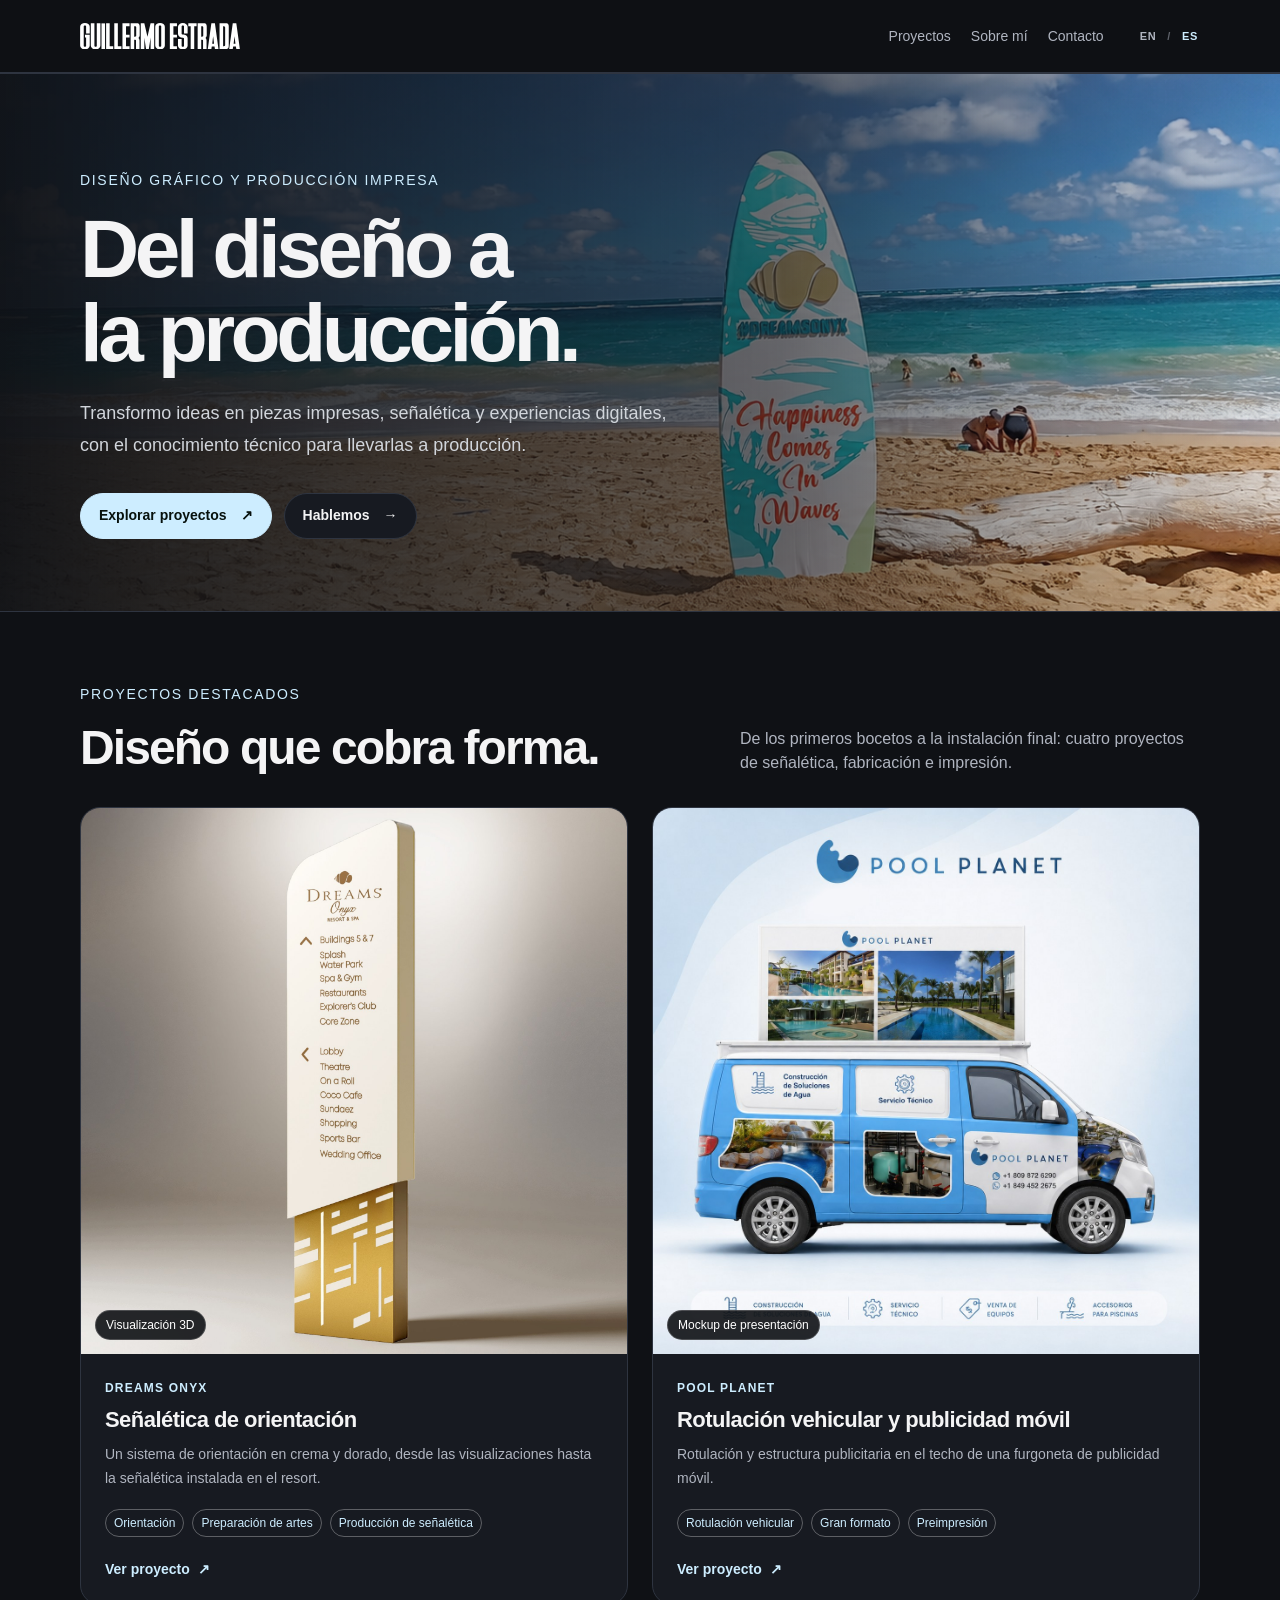
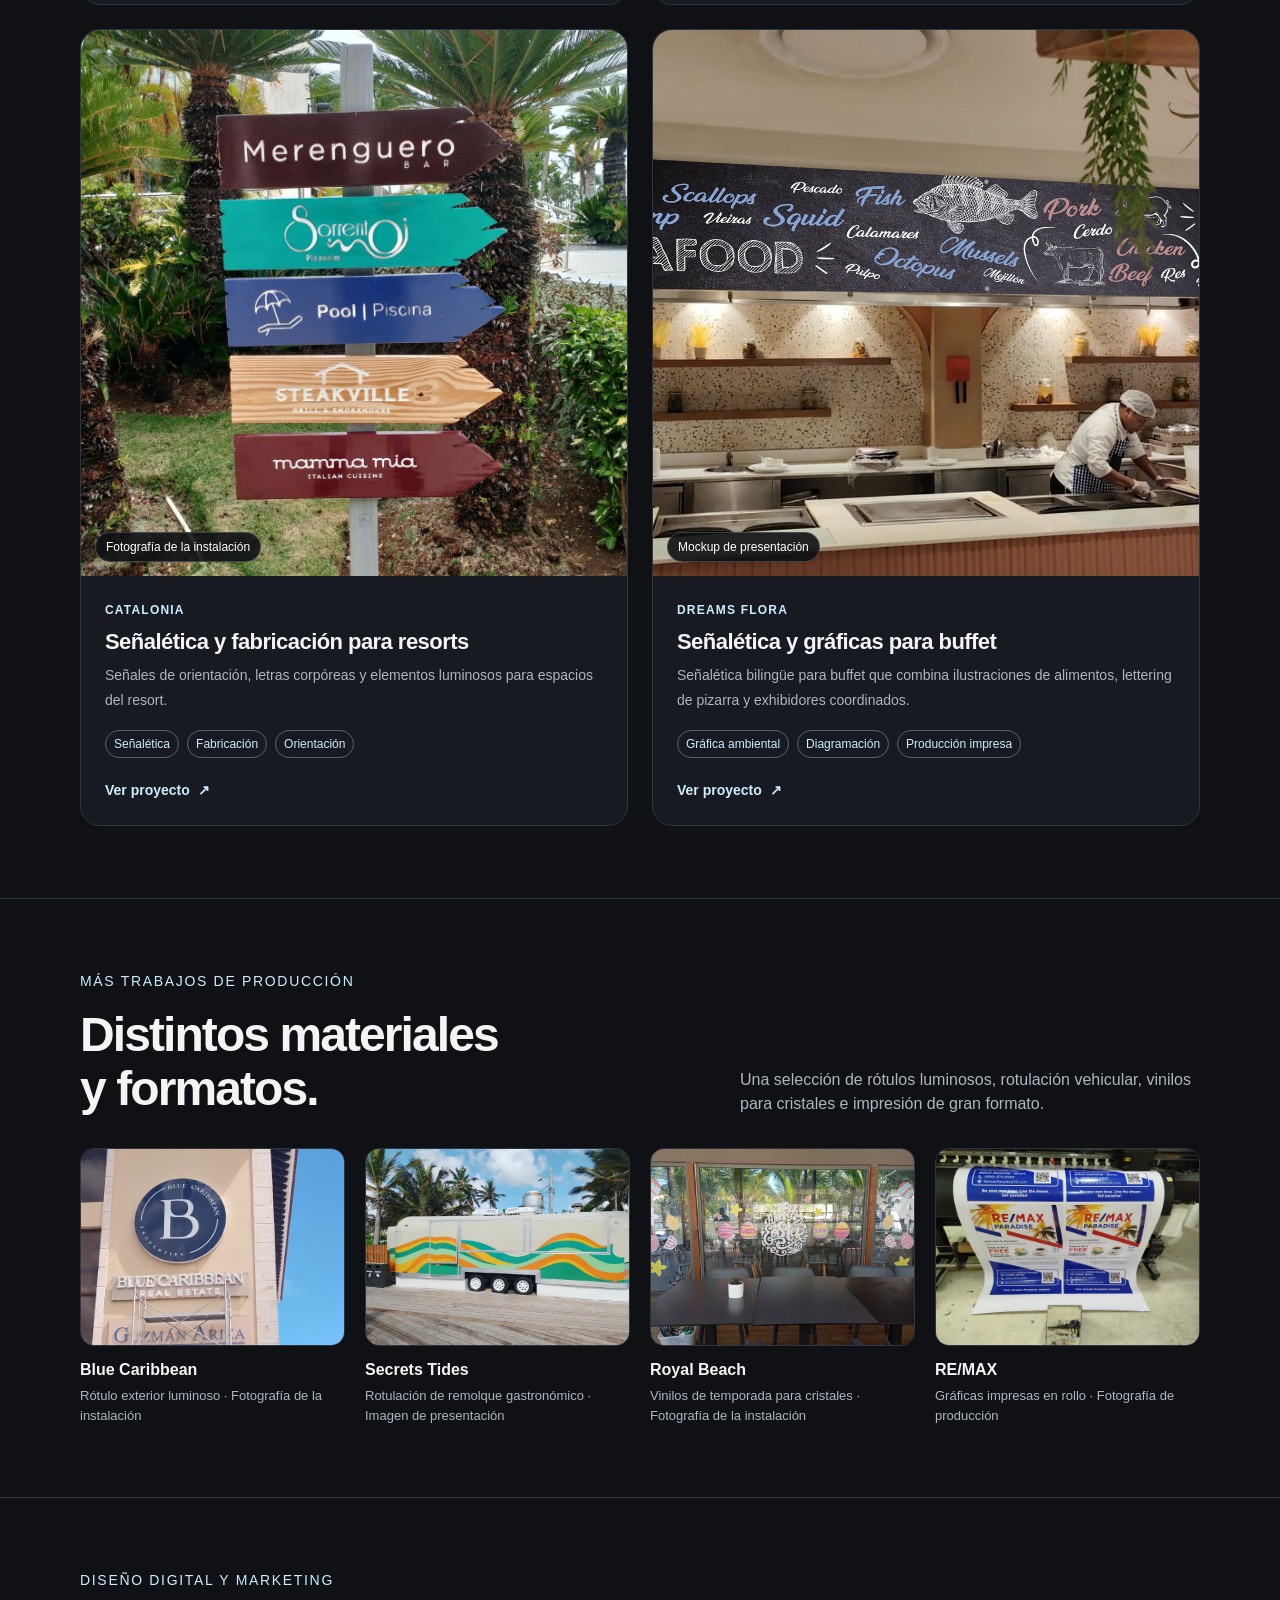
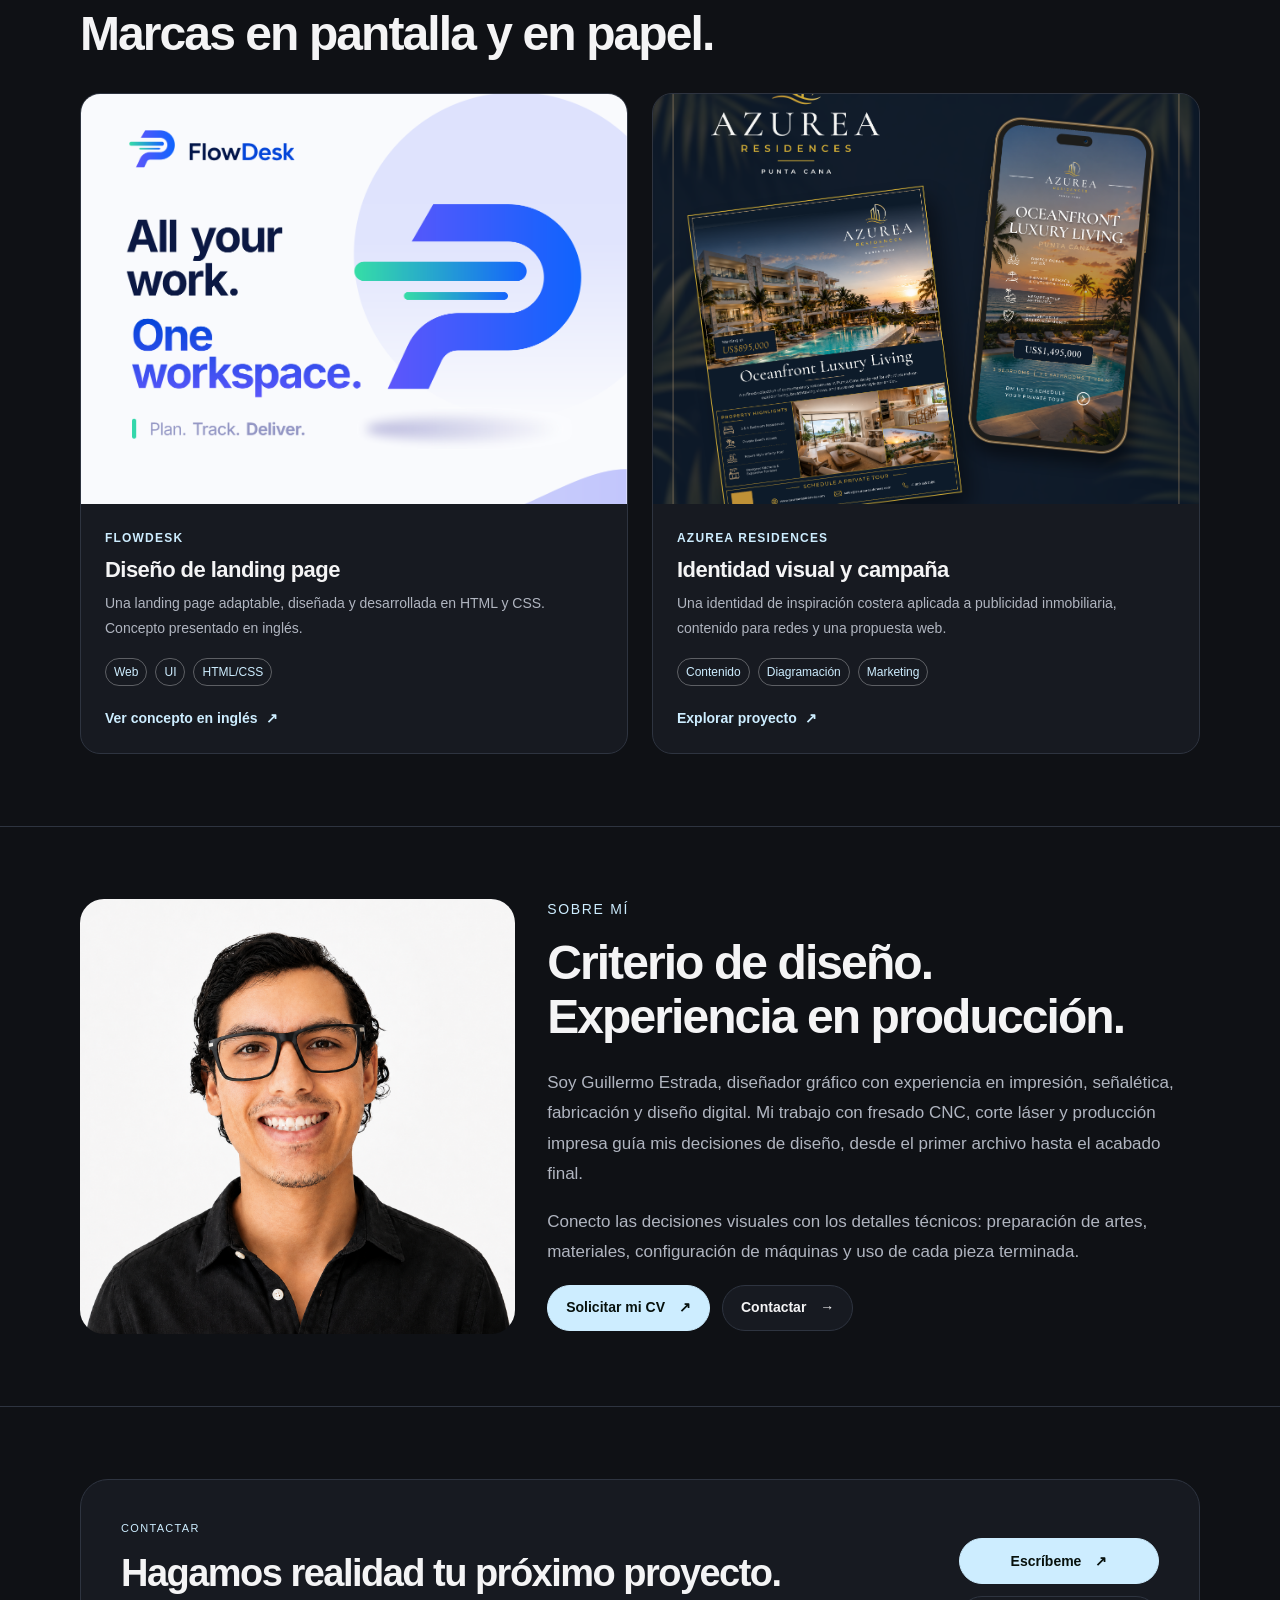
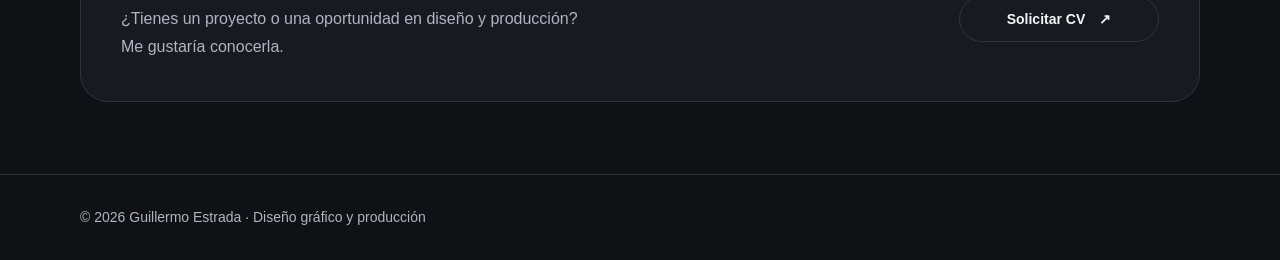
==== es/index.html @ 5cd19e04 "Initial website" ====
<!DOCTYPE html>
<html lang="es">
<head>
  <meta charset="UTF-8" />
  <meta name="viewport" content="width=device-width, initial-scale=1.0" />
  <title>Guillermo Estrada | Diseñador gráfico</title>
  <meta name="description" content="Diseño gráfico, señalética y producción impresa por Guillermo Estrada. Explora proyectos de orientación para resorts, fabricación, rotulación vehicular y diseño digital.">
  <link rel="icon" type="image/svg+xml" href="../Images/favicon.svg" />

  <style>
    :root {
      --bg: #0f1115;
      --panel: #171a21;
      --panel-light: #20242d;
      --text: #f4f4f5;
      --muted: #a1a1aa;
      --line: #2e3440;
      --accent: #cdedff;
      --max: 1120px;
    }

    * {
      box-sizing: border-box;
    }

    body {
      margin: 0;
      font-family: Arial, Helvetica, sans-serif;
      background: var(--bg);
      color: var(--text);
      line-height: 1.5;
    }

    img {
      max-width: 100%;
      display: block;
      background: #2a2f3a;
    }

    a {
      color: inherit;
      text-decoration: none;
    }

    .container {
      width: min(92%, var(--max));
      margin: auto;
    }

    header {
      border-bottom: 1px solid var(--line);
      position: sticky;
      top: 0;
      background: rgba(15, 17, 21, 0.92);
      backdrop-filter: blur(10px);
      z-index: 10;
    }

    .nav {
      height: 72px;
      display: flex;
      justify-content: space-between;
      align-items: center;
      gap: 24px;
    }

    .logo {
      font-weight: 700;
      letter-spacing: -0.03em;
    }

    .logo img {
        background: none;
        fill: white;
    }

    .nav-links {
      display: flex;
      gap: 20px;
      font-size: 14px;
      color: var(--muted);
    }

    .nav-links a:hover {
      color: var(--text);
    }

    .hero {
      position: relative;
      isolation: isolate;
      overflow: hidden;
      padding: 96px 0 72px;
    }

    .hero::before {
      content: "";
      position: absolute;
      inset: 0;
      z-index: -1;
      pointer-events: none;
      scale: 1.1;
      background:
        linear-gradient(to right, rgba(15, 17, 21, 1) 0%, rgba(15, 17, 21, 0.6) 60%, rgba(15, 17, 21, 0) 100%),
        url("../Images/Work Pictures/surf 3.png") right center / cover no-repeat var(--bg);
    }

    .eyebrow {
      color: var(--accent);
      font-size: 14px;
      text-transform: uppercase;
      letter-spacing: 0.12em;
      margin-bottom: 16px;
    }

    iframe {
      width: 100%;
      height: 100%;
    }

    h1 {
      font-size: clamp(42px, 7vw, 82px);
      line-height: 0.95;
      margin: 0 0 24px;
      letter-spacing: -0.06em;
      max-width: 900px;
    }

    .hero p {
      max-width: 680px;
      color: #d1d5db;
      font-size: 18px;
      margin-bottom: 32px;
    }

    .text-white {
      color: #fff !important;
    }

    .buttons {
      display: flex;
      flex-wrap: wrap;
      gap: 12px;
    }

    .btn {
      padding: 12px 18px;
      border-radius: 999px;
      border: 1px solid var(--line);
      background: var(--panel);
      font-weight: 700;
      font-size: 14px;
    }

    .btn.primary {
      background: var(--accent);
      color: #07110d;
      border-color: var(--accent);
    }

    .proof {
      display: grid;
      grid-template-columns: repeat(4, 1fr);
      gap: 1px;
      background: var(--line);
      border: 1px solid var(--line);
      margin-bottom: 72px;
    }

    .proof-item {
      background: var(--panel);
      padding: 22px;
    }

    .proof-item strong {
      display: block;
      font-size: 20px;
      margin-bottom: 4px;
    }

    .proof-item span {
      color: var(--muted);
      font-size: 14px;
    }

    section {
      padding: 72px 0;
      border-top: 1px solid var(--line);
    }

    .section-head {
      display: flex;
      justify-content: space-between;
      gap: 32px;
      align-items: end;
      margin-bottom: 32px;
    }

    .section-head h2 {
      font-size: clamp(30px, 4vw, 48px);
      margin: 0;
      letter-spacing: -0.04em;
    }

    .section-head p {
      max-width: 460px;
      color: var(--muted);
      margin: 0;
    }

    .category-grid {
      display: grid;
      grid-template-columns: repeat(4, 1fr);
      gap: 16px;
    }

    .category-card,
    .project-card,
    .skill-card,
    .case-panel {
      background: var(--panel);
      border: 1px solid var(--line);
      border-radius: 20px;
      overflow: hidden;
    }

    .category-card {
      padding: 22px;
    }

    .project-card {
      display: flex;
      flex-direction: column;
    }

    .category-card h3 {
      margin: 0 0 10px;
      font-size: 18px;
    }

    .category-card p {
      color: var(--muted);
      font-size: 14px;
      margin: 0;
    }

    .project-grid {
      display: grid;
      grid-template-columns: repeat(3, 1fr);
      gap: 18px;
    }

    .project-image {
      background:
        linear-gradient(135deg, #2a2f3a, #161a22);
      display: flex;
      align-items: center;
      justify-content: center;
      color: var(--muted);
      font-size: 14px;
      min-height: 300px;
      max-height: 650px;
      width: 100%;
      overflow: hidden;
    }

    .project-image img {
      width: 100%;
      height: auto;
      min-height: 300px;
      max-height: 650px;
      object-fit: cover;
    }

    .project-content {
      padding: 18px;
    }

    .project-content h3 {
      margin: 0 0 8px;
      font-size: 19px;
    }

    .project-content p {
      margin: 0 0 14px;
      color: var(--muted);
      font-size: 14px;
    }

    .tags {
      display: flex;
      flex-wrap: wrap;
      gap: 8px;
    }

    .tag {
      font-size: 12px;
      color: var(--accent);
      border: 1px solid rgba(253, 253, 253, 0.3);
      padding: 4px 8px;
      border-radius: 999px;
    }

    .case-study {
      display: grid;
      grid-template-columns: 1.1fr 0.9fr;
      gap: 20px;
    }

    .case-panel {
      padding: 28px;
    }

    .case-panel h3 {
      margin-top: 0;
      font-size: 26px;
    }

    .case-list {
      display: grid;
      gap: 18px;
    }

    .case-list div {
      border-bottom: 1px solid var(--line);
      padding-bottom: 16px;
    }

    .case-list strong {
      display: block;
      margin-bottom: 4px;
    }

    .case-list span {
      color: var(--muted);
      font-size: 14px;
    }

    .skills-grid {
      display: grid;
      grid-template-columns: repeat(3, 1fr);
      gap: 18px;
    }

    .skill-card {
      padding: 24px;
    }

    .skill-card h3 {
      margin-top: 0;
    }

    .skill-card ul {
      margin: 0;
      padding-left: 18px;
      color: var(--muted);
    }

    .about {
      display: grid;
      grid-template-columns: 0.8fr 1.2fr;
      gap: 32px;
      align-items: start;
    }

    .about-photo {
      aspect-ratio: 1;
      border-radius: 24px;
      background:
        linear-gradient(135deg, #252a35, #151820);
      display: flex;
      align-items: center;
      justify-content: center;
      color: var(--muted);
    }

    .about-text p {
      color: var(--muted);
      font-size: 17px;
    }

    .contact-panel {
      background: var(--panel);
      border: 1px solid var(--line);
      border-radius: 28px;
      padding: 40px;
      display: flex;
      justify-content: space-between;
      gap: 32px;
      align-items: center;
    }

    .contact-panel h2 {
      margin: 0 0 10px;
      font-size: 36px;
      letter-spacing: -0.04em;
    }

    .contact-panel p {
      margin: 0;
      color: var(--muted);
    }

    footer {
      padding: 32px 0;
      color: var(--muted);
      font-size: 14px;
      border-top: 1px solid var(--line);
    }

    @media (max-width: 900px) {
      .proof,
      .category-grid,
      .project-grid,
      .skills-grid,
      .case-study,
      .about,
      .contact-panel {
        grid-template-columns: 1fr;
      }

      .section-head,
      .contact-panel {
        align-items: start;
        flex-direction: column;
      }

      .nav-links {
        display: none;
      }
    }
  </style>
  <link rel="stylesheet" href="../projects.css">
  <link rel="stylesheet" href="../languages.css">
  <link rel="alternate" hreflang="en" href="../index.html">
  <link rel="alternate" hreflang="es" href="index.html">
</head>

<body class="portfolio-page">
  <a class="skip-link" href="#main">Saltar al contenido</a>
  <header>
    <div class="container nav">
      <a href="#main" class="logo"><img src="../Images/Main Headline comb.svg" width="160" alt="Guillermo Estrada — inicio"></a>

      <nav class="nav-links" aria-label="Navegación principal">
        <a href="#work">Proyectos</a>
        <a href="#about">Sobre mí</a>
        <a href="#contact">Contacto</a>
      </nav>
      <nav class="language-switch" aria-label="Idioma"><a href="../index.html" lang="en" hreflang="en" aria-label="View this page in English">EN</a><span class="language-divider" aria-hidden="true">/</span><span lang="es" aria-current="page">ES</span></nav>
    </div>
  </header>

  <main id="main">
    <section class="hero">
      <div class="container">
        <div class="eyebrow">Diseño gráfico y producción impresa</div>

        <h1>Del diseño a la producción.</h1>

        <p>
          Transformo ideas en piezas impresas, señalética y experiencias digitales, con el conocimiento técnico para llevarlas a producción.
        </p>

        <div class="buttons">
          <a href="#work" class="btn primary">Explorar proyectos <span aria-hidden="true">↗</span></a>
          <a href="#contact" class="btn">Hablemos <span aria-hidden="true">→</span></a>
        </div>
      </div>
    </section>

    <section id="work">
      <div class="container">
        <div class="section-head">
          <div>
            <div class="eyebrow">Proyectos destacados</div>
            <h2>Diseño que cobra forma.</h2>
          </div>
          <p>De los primeros bocetos a la instalación final: cuatro proyectos de señalética, fabricación e impresión.</p>
        </div>
        <div class="project-grid">

          <article class="project-card">
            <a class="project-link" href="projects/dreams-onyx.html">
              <div class="project-image">
                <img src="../Images/Selected Work/dreams-onyx/01.jpg" alt="Visualización de un monolito de orientación en crema y dorado." loading="lazy" width="900" height="900">
                <span class="image-kind">Visualización 3D</span>
              </div>
              <div class="project-content">
                <p class="project-client">Dreams Onyx</p>
                <h3>Señalética de orientación</h3>
                <p>Un sistema de orientación en crema y dorado, desde las visualizaciones hasta la señalética instalada en el resort.</p>
                <div class="tags">
                  <span class="tag">Orientación</span>
                  <span class="tag">Preparación de artes</span>
                  <span class="tag">Producción de señalética</span>
                </div>
                <span class="view-project">Ver proyecto <span aria-hidden="true">↗</span></span>
              </div>
            </a>
          </article>

          <article class="project-card">
            <a class="project-link" href="projects/pool-planet.html">
              <div class="project-image">
                <img src="../Images/Selected Work/pool-planet/01.jpg" alt="Presentación general de la rotulación vehicular y la estructura publicitaria sobre el techo." loading="lazy" width="900" height="900">
                <span class="image-kind">Mockup de presentación</span>
              </div>
              <div class="project-content">
                <p class="project-client">Pool Planet</p>
                <h3>Rotulación vehicular y publicidad móvil</h3>
                <p>Rotulación y estructura publicitaria en el techo de una furgoneta de publicidad móvil.</p>
                <div class="tags">
                  <span class="tag">Rotulación vehicular</span>
                  <span class="tag">Gran formato</span>
                  <span class="tag">Preimpresión</span>
                </div>
                <span class="view-project">Ver proyecto <span aria-hidden="true">↗</span></span>
              </div>
            </a>
          </article>

          <article class="project-card">
            <a class="project-link" href="projects/catalonia.html">
              <div class="project-image">
                <img src="../Images/Selected Work/catalonia/01.jpg" alt="Flechas de orientación por colores con nombres de restaurantes e indicaciones hacia la piscina." loading="lazy" width="900" height="900">
                <span class="image-kind">Fotografía de la instalación</span>
              </div>
              <div class="project-content">
                <p class="project-client">Catalonia</p>
                <h3>Señalética y fabricación para resorts</h3>
                <p>Señales de orientación, letras corpóreas y elementos luminosos para espacios del resort.</p>
                <div class="tags">
                  <span class="tag">Señalética</span>
                  <span class="tag">Fabricación</span>
                  <span class="tag">Orientación</span>
                </div>
                <span class="view-project">Ver proyecto <span aria-hidden="true">↗</span></span>
              </div>
            </a>
          </article>

          <article class="project-card">
            <a class="project-link" href="projects/dreams-flora.html">
              <div class="project-image">
                <img src="../Images/Selected Work/dreams-flora/01.jpg" alt="Gráficas de carnes y mariscos para buffet presentadas en un espacio interior." loading="lazy" width="900" height="900">
                <span class="image-kind">Mockup de presentación</span>
              </div>
              <div class="project-content">
                <p class="project-client">Dreams Flora</p>
                <h3>Señalética y gráficas para buffet</h3>
                <p>Señalética bilingüe para buffet que combina ilustraciones de alimentos, lettering de pizarra y exhibidores coordinados.</p>
                <div class="tags">
                  <span class="tag">Gráfica ambiental</span>
                  <span class="tag">Diagramación</span>
                  <span class="tag">Producción impresa</span>
                </div>
                <span class="view-project">Ver proyecto <span aria-hidden="true">↗</span></span>
              </div>
            </a>
          </article>
        </div>
      </div>
    </section>

    <section id="more-production">
      <div class="container">
        <div class="section-head">
          <div>
            <div class="eyebrow">Más trabajos de producción</div>
            <h2>Distintos materiales y formatos.</h2>
          </div>
          <p>Una selección de rótulos luminosos, rotulación vehicular, vinilos para cristales e impresión de gran formato.</p>
        </div>
        <div class="production-grid">

          <figure class="production-item">
            <a href="../Images/Selected Work/more-production/Blue Caribbean 1.png" target="_blank" rel="noopener" aria-label="Abrir imagen de Blue Caribbean">
              <img src="../Images/Selected Work/more-production/Blue Caribbean 1.png" alt="Rótulo exterior luminoso · Fotografía de la instalación" loading="lazy" width="600" height="450">
            </a>
            <figcaption>
              <strong>Blue Caribbean</strong>
              <span>Rótulo exterior luminoso · Fotografía de la instalación</span>
            </figcaption>
          </figure>

          <figure class="production-item">
            <a href="../Images/Selected Work/more-production/02.jpg" target="_blank" rel="noopener" aria-label="Abrir imagen de Secrets Tides">
              <img src="../Images/Selected Work/more-production/02.jpg" alt="Rotulación de remolque gastronómico · Imagen de presentación" loading="lazy" width="600" height="450">
            </a>
            <figcaption>
              <strong>Secrets Tides</strong>
              <span>Rotulación de remolque gastronómico · Imagen de presentación</span>
            </figcaption>
          </figure>

          <figure class="production-item">
            <a href="../Images/Selected Work/more-production/03.jpg" target="_blank" rel="noopener" aria-label="Abrir imagen de Royal Beach">
              <img src="../Images/Selected Work/more-production/03.jpg" alt="Vinilos de temporada para cristales · Fotografía de la instalación" loading="lazy" width="600" height="450">
            </a>
            <figcaption>
              <strong>Royal Beach</strong>
              <span>Vinilos de temporada para cristales · Fotografía de la instalación</span>
            </figcaption>
          </figure>

          <figure class="production-item">
            <a href="../Images/Selected Work/more-production/04.jpg" target="_blank" rel="noopener" aria-label="Abrir imagen de RE/MAX">
              <img src="../Images/Selected Work/more-production/04.jpg" alt="Gráficas impresas en rollo · Fotografía de producción" loading="lazy" width="600" height="450">
            </a>
            <figcaption>
              <strong>RE/MAX</strong>
              <span>Gráficas impresas en rollo · Fotografía de producción</span>
            </figcaption>
          </figure>
        </div>
      </div>
    </section>

    <section id="digital-work">
      <div class="container">
        <div class="section-head">
          <div>
            <div class="eyebrow">Diseño digital y marketing</div>
            <h2>Marcas en pantalla y en papel.</h2>
          </div>
        </div>
        <div class="digital-grid">

          <article class="project-card">
            <a class="project-link" href="../landing-page.html">
              <div class="project-image">
                <img src="../landing page/landing-page-thumbnail2.png" alt="Concepto de landing page para FlowDesk" loading="lazy">
              </div>
              <div class="project-content">
                <p class="project-client">FlowDesk</p>
                <h3>Diseño de landing page</h3>
                <p>Una landing page adaptable, diseñada y desarrollada en HTML y CSS. Concepto presentado en inglés.</p>
                <div class="tags">
                  <span class="tag">Web</span>
                  <span class="tag">UI</span>
                  <span class="tag">HTML/CSS</span>
                </div>
                <span class="view-project">Ver concepto en inglés <span aria-hidden="true">↗</span></span>
              </div>
            </a>
          </article>

          <article class="project-card">
            <a class="project-link" href="projects/azurea-residences.html">
            <div class="project-image">
              <img src="../Real Estate Promo/Azurea Residences thumbnail.png" alt="Colección de piezas promocionales inmobiliarias para Azurea Residences" loading="lazy">
            </div>
            <div class="project-content">
              <p class="project-client">Azurea Residences</p>
              <h3>Identidad visual y campaña</h3>
              <p>Una identidad de inspiración costera aplicada a publicidad inmobiliaria, contenido para redes y una propuesta web.</p>
              <div class="tags">
                <span class="tag">Contenido</span>
                <span class="tag">Diagramación</span>
                <span class="tag">Marketing</span>
              </div>
              <span class="view-project">Explorar proyecto <span aria-hidden="true">↗</span></span>
            </div>
            </a>
          </article>
        </div>
      </div>
    </section>

    <section id="about">
      <div class="container about">
        <div class="about-photo">
            <img src="../Images/profile experimental5.png" alt="Guillermo Estrada" loading="lazy">
        </div>
        <div class="about-text">
          <div class="eyebrow">Sobre mí</div>
          <h2>Criterio de diseño.<br>Experiencia en producción.</h2>
          <p>
            Soy Guillermo Estrada, diseñador gráfico con experiencia en impresión, señalética, fabricación y diseño digital. Mi trabajo con fresado CNC, corte láser y producción impresa guía mis decisiones de diseño, desde el primer archivo hasta el acabado final.
          </p>

          <p>
            Conecto las decisiones visuales con los detalles técnicos: preparación de artes, materiales, configuración de máquinas y uso de cada pieza terminada.
          </p>

          <div class="buttons">
            <a href="mailto:gilles.estradadiaz@gmail.com?subject=Solicitud%20de%20CV" class="btn primary">Solicitar mi CV <span aria-hidden="true">↗</span></a>
            <a href="#contact" class="btn">Contactar <span aria-hidden="true">→</span></a>
          </div>
        </div>
      </div>
    </section>

    <section id="contact">
      <div class="container">
        <div class="contact-panel">
          <div>
            <div class="eyebrow">Contactar</div>
            <h2>Hagamos realidad tu próximo proyecto.</h2>
            <p>¿Tienes un proyecto o una oportunidad en diseño y producción? Me gustaría conocerla.</p>
          </div>

          <div class="buttons">
            <a href="mailto:gilles.estradadiaz@gmail.com" class="btn primary">
              Escríbeme <span aria-hidden="true">↗</span>
            </a>
            <a href="mailto:gilles.estradadiaz@gmail.com?subject=Solicitud%20de%20CV" class="btn">Solicitar CV <span aria-hidden="true">↗</span></a>
          </div>
        </div>
      </div>
    </section>
  </main>

  <footer>
    <div class="container">
      © 2026 Guillermo Estrada · Diseño gráfico y producción
    </div>
  </footer>
</body>
</html>
---- projects.css ----
/* Shared additions for selected work and individual case studies. */
html { scroll-behavior: smooth; scroll-padding-top: 92px; }
a:focus-visible { outline: 3px solid var(--accent, #cdedff); outline-offset: 5px; }
.project-grid { grid-template-columns: repeat(2,minmax(0,1fr)); gap: 24px; }
.project-link { display: flex; flex-direction: column; height: 100%; }
.project-card { transition: border-color .25s, background-color .25s, box-shadow .25s, transform .25s; }
.project-image { position: relative; min-height: 0; max-height: none; aspect-ratio: 1; }
.project-image img { width: 100%; height: 100%; min-height: 0; max-height: none; object-fit: cover; }
.image-kind { position: absolute; bottom: 14px; left: 14px; max-width: calc(100% - 28px); padding: 5px 10px; border: 1px solid #ffffff30; border-radius: 20px; color: #fff; background: #0f1115e6; font-size: 12px; }
.project-content { padding: 24px; }
.project-content .project-client { color: var(--accent); font-size: 12px; font-weight: 700; text-transform: uppercase; letter-spacing: .1em; margin-bottom: 7px; }
.project-content h3 { font-size: 23px; line-height: 1.2; }
.view-project { display: inline-block; margin-top: 22px; color: var(--accent); font-size: 14px; font-weight: 700; }
.production-grid { display: grid; grid-template-columns: repeat(4,minmax(0,1fr)); gap: 20px; }
.production-item { margin: 0; min-width: 0; }
.production-item img { width: 100%; height: auto; aspect-ratio: 4/3; object-fit: cover; border-radius: 14px; border: 1px solid var(--line); }
.production-item figcaption { padding-top: 12px; }
.production-item strong,.production-item span { display: block; }
.production-item span { color: var(--muted); font-size: 13px; margin-top: 4px; }
.digital-grid { display: grid; grid-template-columns: repeat(2,minmax(0,1fr)); gap: 24px; }
.digital-grid .project-image { aspect-ratio: 4/3; }
.case-page { --bg:#0f1115; --panel:#171a21; --text:#f4f4f5; --muted:#a1a1aa; --line:#2e3440; --accent:#cdedff; margin:0; background:var(--bg); color:var(--text); font:16px/1.6 Arial,Helvetica,sans-serif; }
.case-page * { box-sizing:border-box; }
.case-page a { color:inherit; text-decoration:none; }
.case-page img { display:block; max-width:100%; }
.case-page .container { width:min(92%,1120px); margin:auto; }
.case-page header { border-bottom:1px solid var(--line); }
.case-page .case-nav { min-height:76px; display:flex; justify-content:space-between; align-items:center; gap:20px; }
.case-nav img { width:160px; }
.case-nav a:last-child { color:var(--accent); font-size:14px; }
.case-page .eyebrow { text-transform:uppercase; letter-spacing:.13em; font-size:13px; color:var(--accent); margin:0 0 16px; }
.case-intro { padding:72px 0 44px; }
.case-page h1 { font-size:clamp(34px,5.5vw,64px); line-height:1.08; letter-spacing:-.045em; margin:0 0 22px; max-width:950px; }
.case-intro .lead { font-size:19px; color:#d1d5db; max-width:760px; margin:0 0 24px; }
.case-intro .lead strong { color:var(--accent); }
.case-page .tags { display:flex; flex-wrap:wrap; gap:8px; }
.case-page .tag { font-size:12px; color:var(--accent); border:1px solid #ffffff4d; border-radius:999px; padding:4px 9px; }
.case-focus { margin:0 0 36px; padding:24px; border:1px solid var(--line); border-radius:18px; background:var(--panel); color:var(--muted); }
.case-focus p { margin:0; }
.case-gallery {
  display: block;
  column-count: 2;
  column-gap: 24px;
  padding-bottom: 64px;
}

.case-gallery figure {
  min-width: 0;
  margin: 0 0 32px;
  break-inside: avoid;
}

.case-gallery > figure:first-child {
  column-span: all;
}

.case-gallery img {
  width: 100%;
  height: auto;
  max-height: none;
  object-fit: cover;
  background: #20242d;
  border: 1px solid var(--line);
  border-radius: 16px;
}

.case-gallery img.unframed-artwork {
  background: transparent;
  border: 0;
  border-radius: 0;
}

.breakdown-row {
  column-span: all;
  display: grid;
  grid-template-columns: 1fr;
  gap: 32px;
  margin-bottom: 32px;
}

.breakdown-row figure {
  margin-bottom: 0;
}

.paired-gallery {
  column-count: auto;
  padding-bottom: 32px;
}

.gallery-pair {
  display: grid;
  gap: 24px;
  margin-bottom: 32px;
}

.gallery-pair figure {
  margin: 0;
}

.gallery-pair:last-child {
  margin-bottom: 0;
}

@media (max-width: 600px) {
  .paired-gallery .gallery-pair {
    grid-template-columns: 1fr !important;
    gap: 32px;
  }
}
.case-gallery figcaption { padding:14px 2px 0; color:var(--muted); font-size:14px; }
.case-gallery .caption-type { display:block; margin-bottom:5px; color:var(--accent); font-size:12px; text-transform:uppercase; letter-spacing:.07em; }
.case-next { border-top:1px solid var(--line); padding:36px 0 56px; display:flex; flex-wrap:wrap; justify-content:space-between; gap:20px; }
.case-next a { color:var(--accent); }
.case-page footer { padding:24px 0; border-top:1px solid var(--line); color:var(--muted); font-size:13px; }
@media(max-width:900px) { .production-grid { grid-template-columns:repeat(2,minmax(0,1fr)); } }
@media(max-width:600px) { .project-grid,.digital-grid,.production-grid { grid-template-columns:1fr; } .case-gallery { column-count:1; } .project-content { padding:20px; } .case-intro { padding-top:44px; } .case-page .case-nav { align-items:center; } .case-nav img { width:135px; } .case-nav a:last-child { font-size:12px; } }
/* Shared type and interaction finish. */
.portfolio-page { --muted:#b0b5c0; }
.portfolio-page h1,.portfolio-page h2,.portfolio-page h3,.case-page h1 { text-wrap:balance; }
.portfolio-page h1 { line-height:1.02; letter-spacing:-.055em; }
.portfolio-page .hero p { line-height:1.75; max-width:620px; }
.portfolio-page .section-head h2,.portfolio-page .about-text h2 { line-height:1.12; }
.portfolio-page .about-text h2 { font-size:clamp(30px,4vw,48px); letter-spacing:-.04em; margin:0 0 24px; }
.portfolio-page .about-text p { line-height:1.8; }
.portfolio-page .about-photo { overflow:hidden; }
.portfolio-page .about-photo img { width:100%; height:100%; object-fit:cover; }
.project-content { display:flex; flex:1; flex-direction:column; align-items:flex-start; }
.project-content h3 { letter-spacing:-.025em; line-height:1.25; }
.project-content p { line-height:1.75; }
.project-content .tags { margin-top:auto; padding-top:4px; }
.view-project { display:inline-flex; align-items:center; gap:8px; line-height:1.5; }
.view-project>span,.btn>span { display:inline-block; transition:transform .25s; }
.project-image img { transition:transform .5s cubic-bezier(.2,.65,.3,1); }
.portfolio-page .btn { min-height:46px; display:inline-flex; justify-content:center; align-items:center; gap:14px; line-height:1.4; transition:background-color .2s,border-color .2s,color .2s,box-shadow .2s; }
.portfolio-page .nav-links a,.case-nav a:last-child,.case-next a,.case-page footer a { text-decoration:underline; text-decoration-color:transparent; text-underline-offset:6px; text-decoration-thickness:1px; transition:color .2s,text-decoration-color .2s; }
.portfolio-page .nav-links a { padding:10px 0; }
.portfolio-page .logo,.case-nav a:first-child { transition:opacity .2s; }
.portfolio-page .contact-panel h2 { font-size:clamp(28px,3.2vw,38px); line-height:1.16; text-wrap:balance; }
.portfolio-page .contact-panel .eyebrow { font-size:11px; margin:0 0 14px; }
.portfolio-page .contact-panel p { line-height:1.75; max-width:480px; }
.portfolio-page .contact-panel .buttons { flex-shrink:0; flex-direction:column; align-items:stretch; }
.portfolio-page .skip-link { position:absolute; top:12px; left:20px; z-index:30; transform:translateY(-180%); padding:12px 18px; border-radius:8px; background:var(--accent); color:var(--bg); font-weight:700; }
.portfolio-page .skip-link:focus { transform:none; }
.case-intro .lead { line-height:1.8; }
.case-intro .lead strong { font-weight:600; }
.case-focus { line-height:1.8; }
.case-gallery figcaption { line-height:1.75; }
.case-gallery figure>a { display:block; position:relative; border-radius:16px; }
.case-gallery figure>a::after { content:'View full image ↗'; position:absolute; right:14px; bottom:14px; padding:8px 12px; border:1px solid #ffffff30; border-radius:8px; background:#0f1115ed; color:var(--accent); font-size:11px; line-height:1.5; opacity:0; transition:opacity .2s; pointer-events:none; }
.case-gallery img,.production-item img { transition:border-color .25s,box-shadow .25s; }
.production-item>a { display:block; border-radius:14px; }
.project-card:focus-within { border-color:var(--accent); box-shadow:0 0 0 1px var(--accent); }
.project-card:focus-within .view-project>span { transform:translate(2px,-2px); }
.case-gallery figure>a:focus-visible::after { opacity:1; }
.portfolio-page .btn:focus-visible { box-shadow:0 0 0 5px #cdedff18; }
.case-next a:focus-visible,.case-nav a:last-child:focus-visible,.case-page footer a:focus-visible,.portfolio-page .nav-links a:focus-visible { text-decoration-color:currentColor; }
@media(hover:hover) and (pointer:fine) {
  .project-card:has(.project-link):hover { border-color:#7e9caf; background:#1b2029; box-shadow:0 14px 36px #00000030; transform:translateY(-3px); }
  .project-link:hover .project-image img { transform:scale(1.025); }
  .project-link:hover .view-project>span { transform:translate(2px,-2px); }
  .portfolio-page .btn:hover { border-color:#7e9caf; background:#252d39; }
  .portfolio-page .btn.primary:hover { border-color:#e6f5ff; background:#e6f5ff; box-shadow:0 4px 22px #cdedff12; }
  .portfolio-page .btn:hover>span { transform:translateX(3px); }
  .portfolio-page .nav-links a:hover,.case-next a:hover,.case-nav a:last-child:hover,.case-page footer a:hover { color:var(--accent); text-decoration-color:currentColor; }
  .portfolio-page .logo:hover,.case-nav a:first-child:hover { opacity:.78; }
  .case-gallery figure>a:hover::after { opacity:1; }
  .case-gallery figure>a:hover img:not(.unframed-artwork),.production-item>a:hover img { border-color:#7e9caf; box-shadow:0 8px 28px #00000030; }
}
@media(max-width:900px) {
  .portfolio-page .nav-links { display:flex; gap:18px; }
  .portfolio-page .contact-panel .buttons { flex-direction:row; flex-wrap:wrap; }
}
@media(max-width:600px) {
  .portfolio-page .nav { gap:14px; }
  .portfolio-page .logo img { width:125px; }
  .portfolio-page .nav-links { gap:13px; font-size:12px; }
  .portfolio-page .hero { padding:64px 0 56px; }
  .portfolio-page .hero p { font-size:17px; }
  .portfolio-page .contact-panel { padding:26px; }
  .portfolio-page .contact-panel .buttons { width:100%; }
  .portfolio-page .contact-panel .btn { flex:1 1 auto; }
  .case-next { font-size:14px; }
}
@media(prefers-reduced-motion:reduce) {
  html { scroll-behavior:auto; }
  *,*::before,*::after { transition:none !important; }
  .project-card:has(.project-link):hover,.project-link:hover .project-image img,.project-link:hover .view-project>span,.project-card:focus-within .view-project>span,.portfolio-page .btn:hover>span { transform:none; }
}
---- languages.css ----
/* Both languages share the same assets and presentation. */
.language-switch{display:inline-flex;align-items:center;gap:9px;flex-shrink:0;font:600 11px/1.5 Arial,Helvetica,sans-serif;letter-spacing:.06em}
.language-switch a,.language-switch span[aria-current]{padding:7px 2px}
.language-switch a{color:var(--muted,#bbc2ca);text-decoration:none;transition:color .2s}
.language-switch span[aria-current]{color:var(--accent,var(--gold,#cdedff))}
.language-divider{color:var(--muted,#bbc2ca);opacity:.5}
.language-switch a:focus-visible{outline:2px solid var(--accent,var(--gold,#cdedff));outline-offset:4px;border-radius:2px}
.language-switch a:hover{color:var(--accent,var(--gold,#cdedff))}
.portfolio-page .nav-links{margin-left:auto}
.portfolio-page .nav>.language-switch{margin-left:10px}
.nav-actions{display:flex;align-items:center;justify-content:flex-end;gap:26px}
.case-page .case-nav .language-switch a{font-size:11px;color:var(--muted)}
.case-page .case-nav .nav-actions>a{font-size:14px;color:var(--accent);text-decoration:underline;text-decoration-color:transparent;text-underline-offset:6px;transition:color .2s,text-decoration-color .2s}
.case-page .case-nav .nav-actions>a:hover,.case-page .case-nav .nav-actions>a:focus-visible{text-decoration-color:currentColor}
.case-page .case-nav .language-switch a:hover{color:var(--accent)}
html[lang="es"] .case-gallery figure>a::after{content:'Ver imagen completa ↗'}
html[lang="es"] .portfolio-page h1{max-width:900px}
html[lang="es"] .project-content h3{font-size:22px}
html[lang="es"] .contact-panel .buttons{min-width:200px}
@media(max-width:650px){
  .portfolio-page .nav{height:auto;min-height:94px;flex-wrap:wrap;padding-block:14px;gap:8px 18px}
  .portfolio-page .nav>.language-switch{margin-left:auto}
  .portfolio-page .nav-links{order:3;width:100%;justify-content:center;margin-left:0;gap:26px}
  .portfolio-page .nav-links a{padding:4px 0}
  html:has(.portfolio-page){scroll-padding-top:125px}
  .nav-actions{flex-direction:column;align-items:flex-end;gap:3px;padding-block:12px}
  .case-page .case-nav .nav-actions>a{font-size:11px}
  .case-page .case-nav .language-switch a{font-size:10px}
  .language-switch{font-size:10px}
  .masthead .back-link{font-size:9px}
  html[lang="es"] .case-page h1{font-size:clamp(32px,7vw,45px)}
  html[lang="es"] .intro-top{gap:14px}
  html[lang="es"] .intro-top .eyebrow{max-width:65%}
}
@media(prefers-reduced-motion:reduce){.language-switch a{transition:none}}
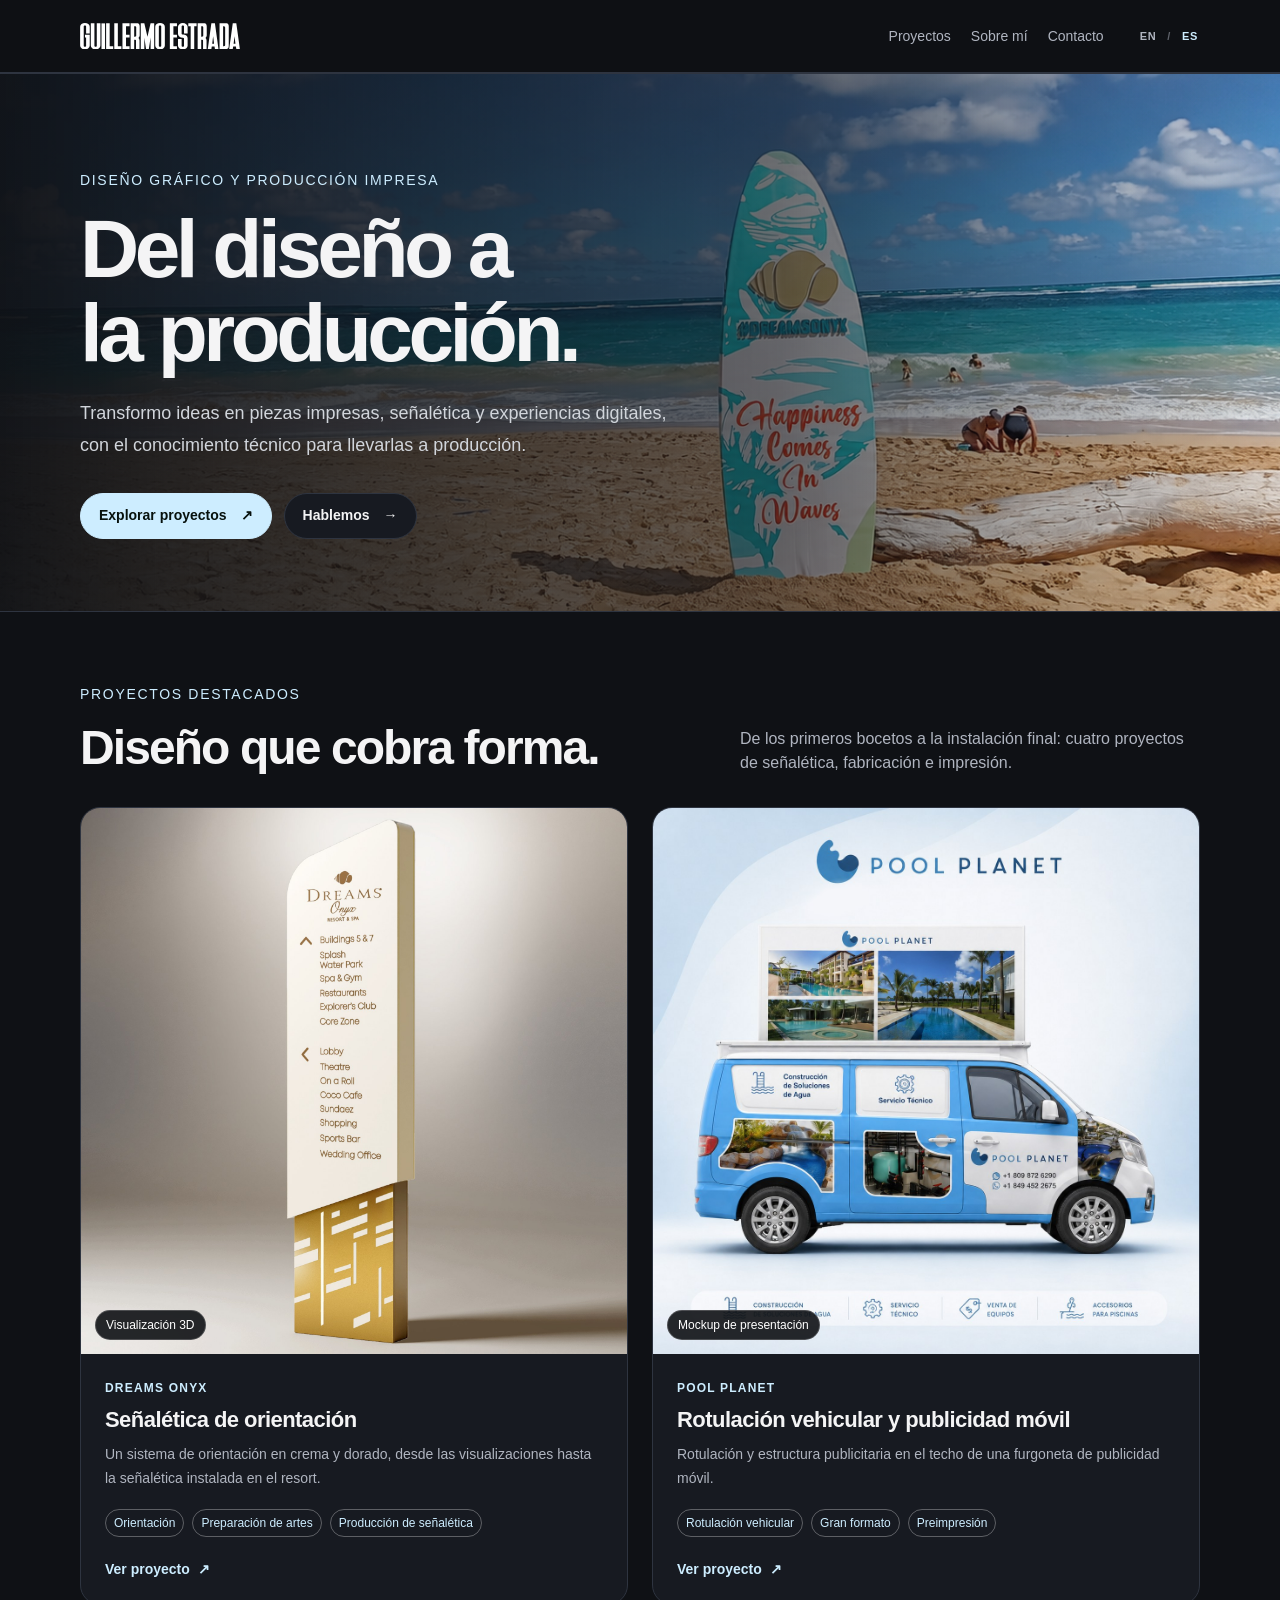
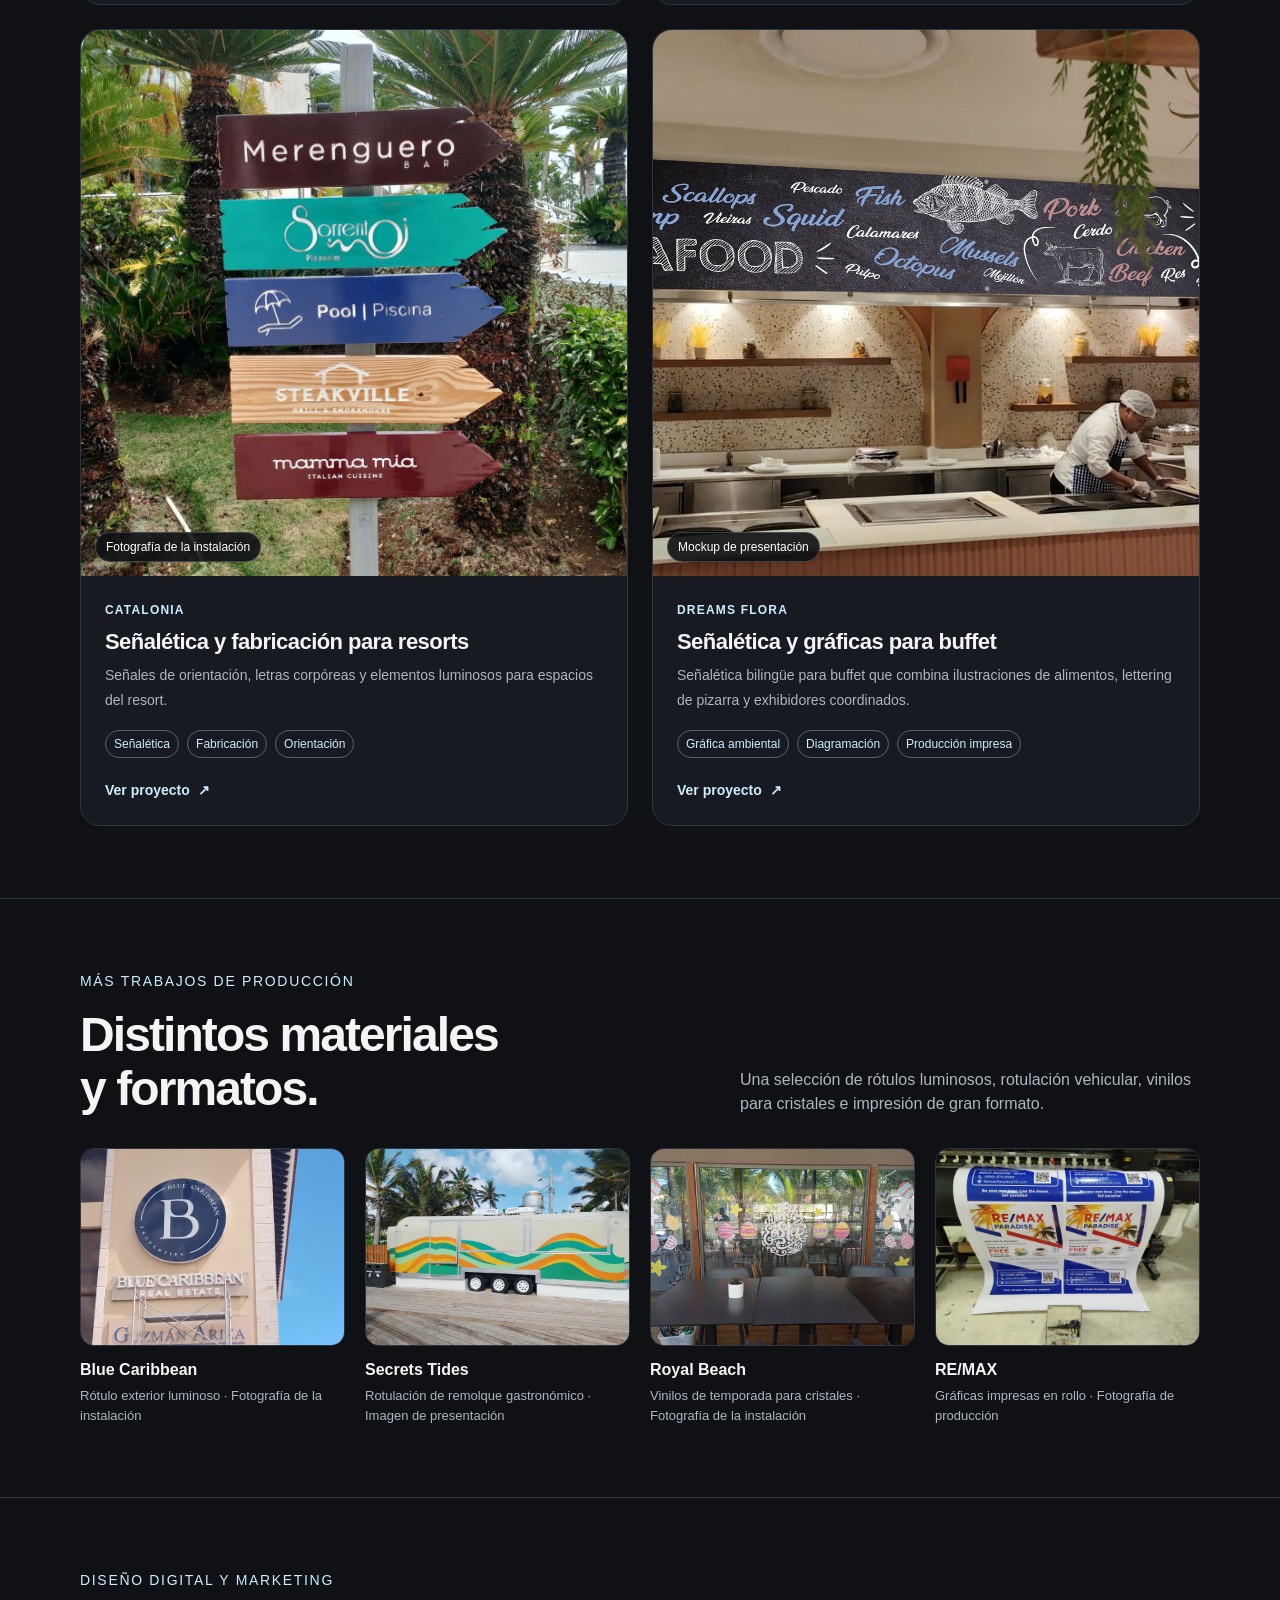
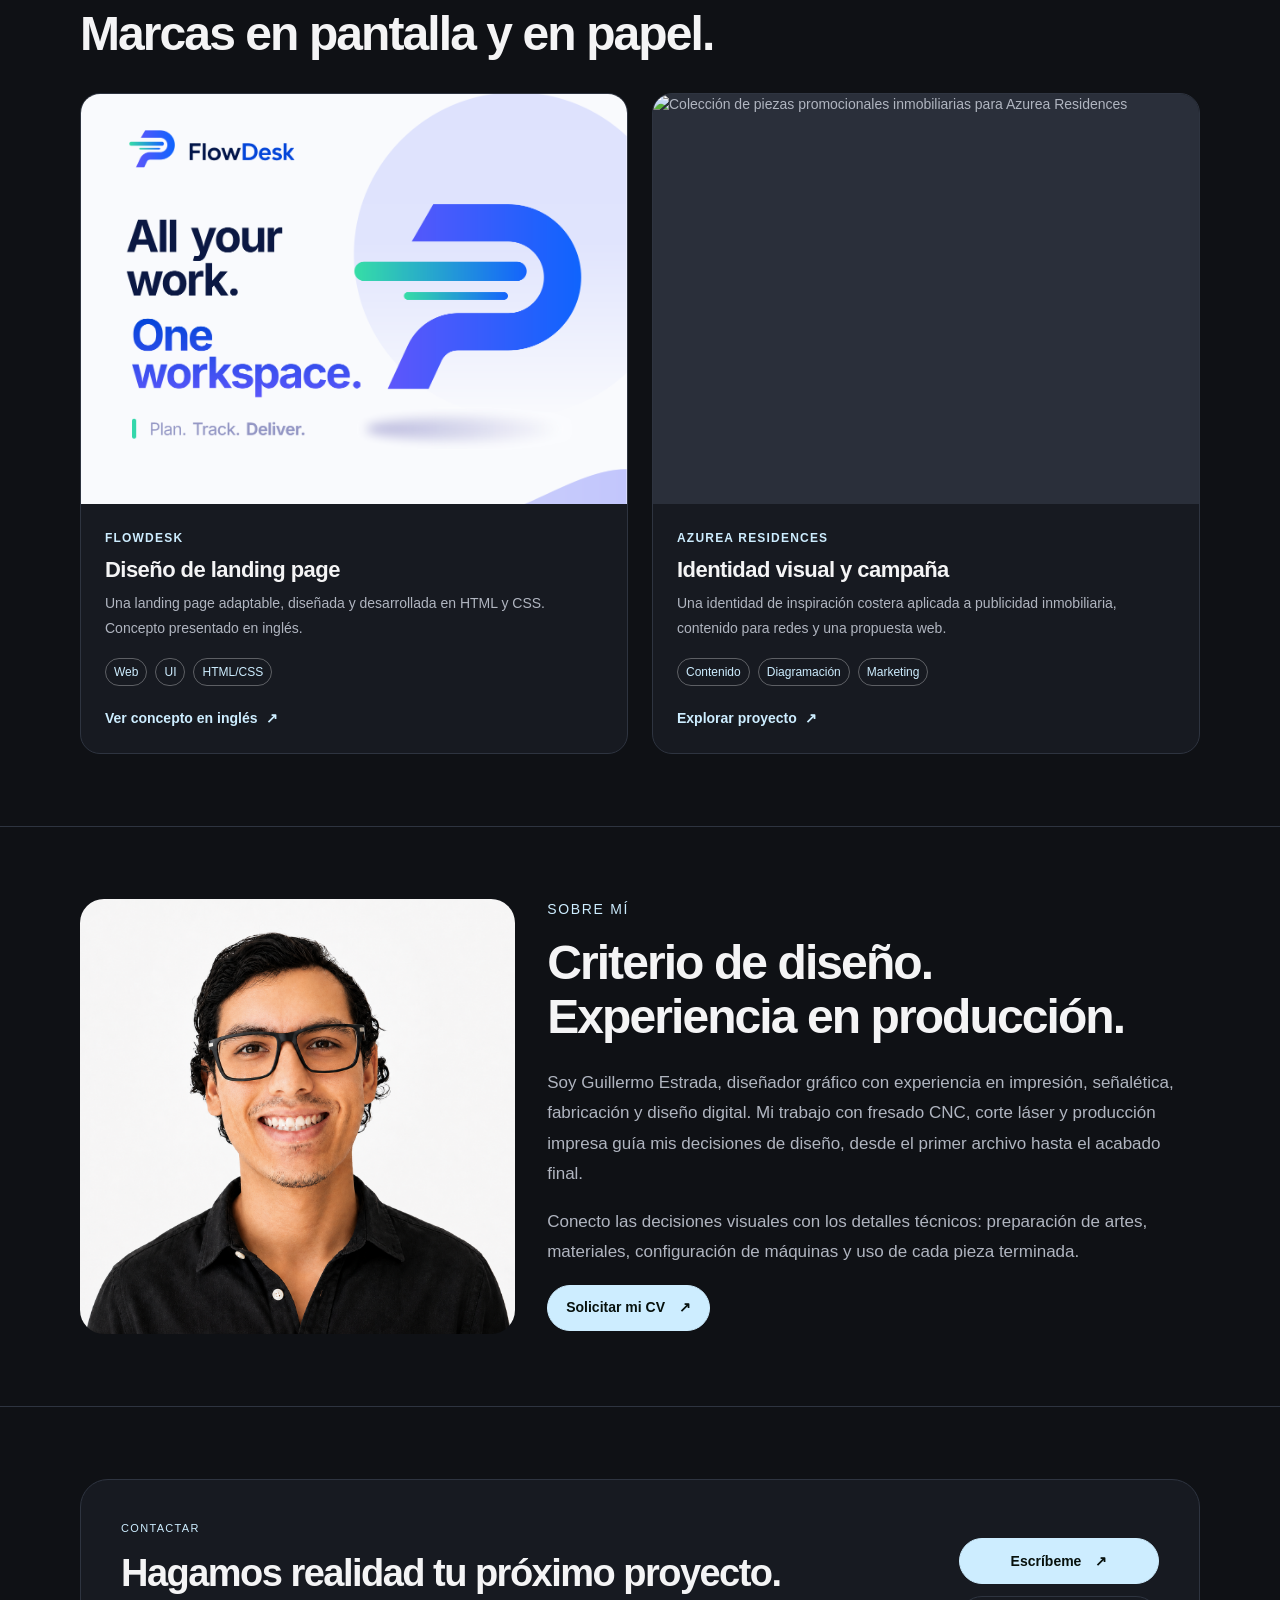
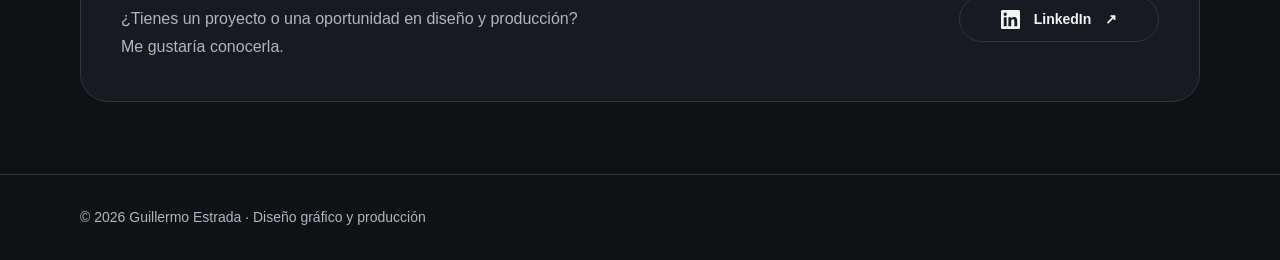
==== commit c145e71e: "website polish 1" ====
--- a/es/index.html
+++ b/es/index.html
@@ -446,7 +446,7 @@
         <a href="#about">Sobre mí</a>
         <a href="#contact">Contacto</a>
       </nav>
-      <nav class="language-switch" aria-label="Idioma"><a href="../index.html" lang="en" hreflang="en" aria-label="View this page in English">EN</a><span class="language-divider" aria-hidden="true">/</span><span lang="es" aria-current="page">ES</span></nav>
+      <div class="header-utilities"><nav class="language-switch" aria-label="Idioma"><a href="../index.html" lang="en" hreflang="en" aria-label="View this page in English">EN</a><span class="language-divider" aria-hidden="true">/</span><span lang="es" aria-current="page">ES</span></nav></div>
     </div>
   </header>
 
@@ -685,7 +685,6 @@
 
           <div class="buttons">
             <a href="mailto:gilles.estradadiaz@gmail.com?subject=Solicitud%20de%20CV" class="btn primary">Solicitar mi CV <span aria-hidden="true">↗</span></a>
-            <a href="#contact" class="btn">Contactar <span aria-hidden="true">→</span></a>
           </div>
         </div>
       </div>
@@ -704,7 +703,7 @@
             <a href="mailto:gilles.estradadiaz@gmail.com" class="btn primary">
               Escríbeme <span aria-hidden="true">↗</span>
             </a>
-            <a href="mailto:gilles.estradadiaz@gmail.com?subject=Solicitud%20de%20CV" class="btn">Solicitar CV <span aria-hidden="true">↗</span></a>
+            <a class="btn linkedin-button" href="https://www.linkedin.com/in/guillermo-estrada-6b876a218/" target="_blank" rel="noopener noreferrer" aria-label="Ver perfil de LinkedIn (abre en otra pestaña)"><svg xmlns="http://www.w3.org/2000/svg" viewBox="0 0 24 24" width="19" height="19" fill="currentColor" aria-hidden="true"><path d="M20.45 20.45h-3.56v-5.57c0-1.33-.03-3.04-1.85-3.04-1.85 0-2.14 1.45-2.14 2.94v5.67H9.34V9h3.42v1.56h.05c.48-.9 1.64-1.85 3.37-1.85 3.6 0 4.27 2.37 4.27 5.46v6.28ZM5.32 7.43a2.06 2.06 0 1 1 0-4.12 2.06 2.06 0 0 1 0 4.12ZM7.1 20.45H3.54V9H7.1v11.45ZM22.22 0H1.77C.79 0 0 .77 0 1.72v20.56C0 23.23.79 24 1.77 24h20.45c.98 0 1.78-.77 1.78-1.72V1.72C24 .77 23.2 0 22.22 0Z"/></svg> LinkedIn <span aria-hidden="true">↗</span></a>
           </div>
         </div>
       </div>
--- a/projects.css
+++ b/projects.css
@@ -175,6 +175,11 @@
   .portfolio-page .logo img { width:125px; }
   .portfolio-page .nav-links { gap:13px; font-size:12px; }
   .portfolio-page .hero { padding:64px 0 56px; }
+  .portfolio-page .hero::before {
+    scale:1;
+    background-position:center,78% center;
+    background-image:linear-gradient(to right,rgba(15,17,21,.96) 0%,rgba(15,17,21,.72) 46%,rgba(15,17,21,.25) 100%),url("Images/Work Pictures/surf 3.png");
+  }
   .portfolio-page .hero p { font-size:17px; }
   .portfolio-page .contact-panel { padding:26px; }
   .portfolio-page .contact-panel .buttons { width:100%; }
--- a/languages.css
+++ b/languages.css
@@ -7,7 +7,9 @@
 .language-switch a:focus-visible{outline:2px solid var(--accent,var(--gold,#cdedff));outline-offset:4px;border-radius:2px}
 .language-switch a:hover{color:var(--accent,var(--gold,#cdedff))}
 .portfolio-page .nav-links{margin-left:auto}
-.portfolio-page .nav>.language-switch{margin-left:10px}
+.header-utilities{display:flex;align-items:center;gap:16px;flex-shrink:0}
+.linkedin-button svg{display:block;flex-shrink:0}
+.portfolio-page .nav>.header-utilities{margin-left:10px}
 .nav-actions{display:flex;align-items:center;justify-content:flex-end;gap:26px}
 .case-page .case-nav .language-switch a{font-size:11px;color:var(--muted)}
 .case-page .case-nav .nav-actions>a{font-size:14px;color:var(--accent);text-decoration:underline;text-decoration-color:transparent;text-underline-offset:6px;transition:color .2s,text-decoration-color .2s}
@@ -19,7 +21,7 @@
 html[lang="es"] .contact-panel .buttons{min-width:200px}
 @media(max-width:650px){
   .portfolio-page .nav{height:auto;min-height:94px;flex-wrap:wrap;padding-block:14px;gap:8px 18px}
-  .portfolio-page .nav>.language-switch{margin-left:auto}
+  .portfolio-page .nav>.header-utilities{margin-left:auto}
   .portfolio-page .nav-links{order:3;width:100%;justify-content:center;margin-left:0;gap:26px}
   .portfolio-page .nav-links a{padding:4px 0}
   html:has(.portfolio-page){scroll-padding-top:125px}
